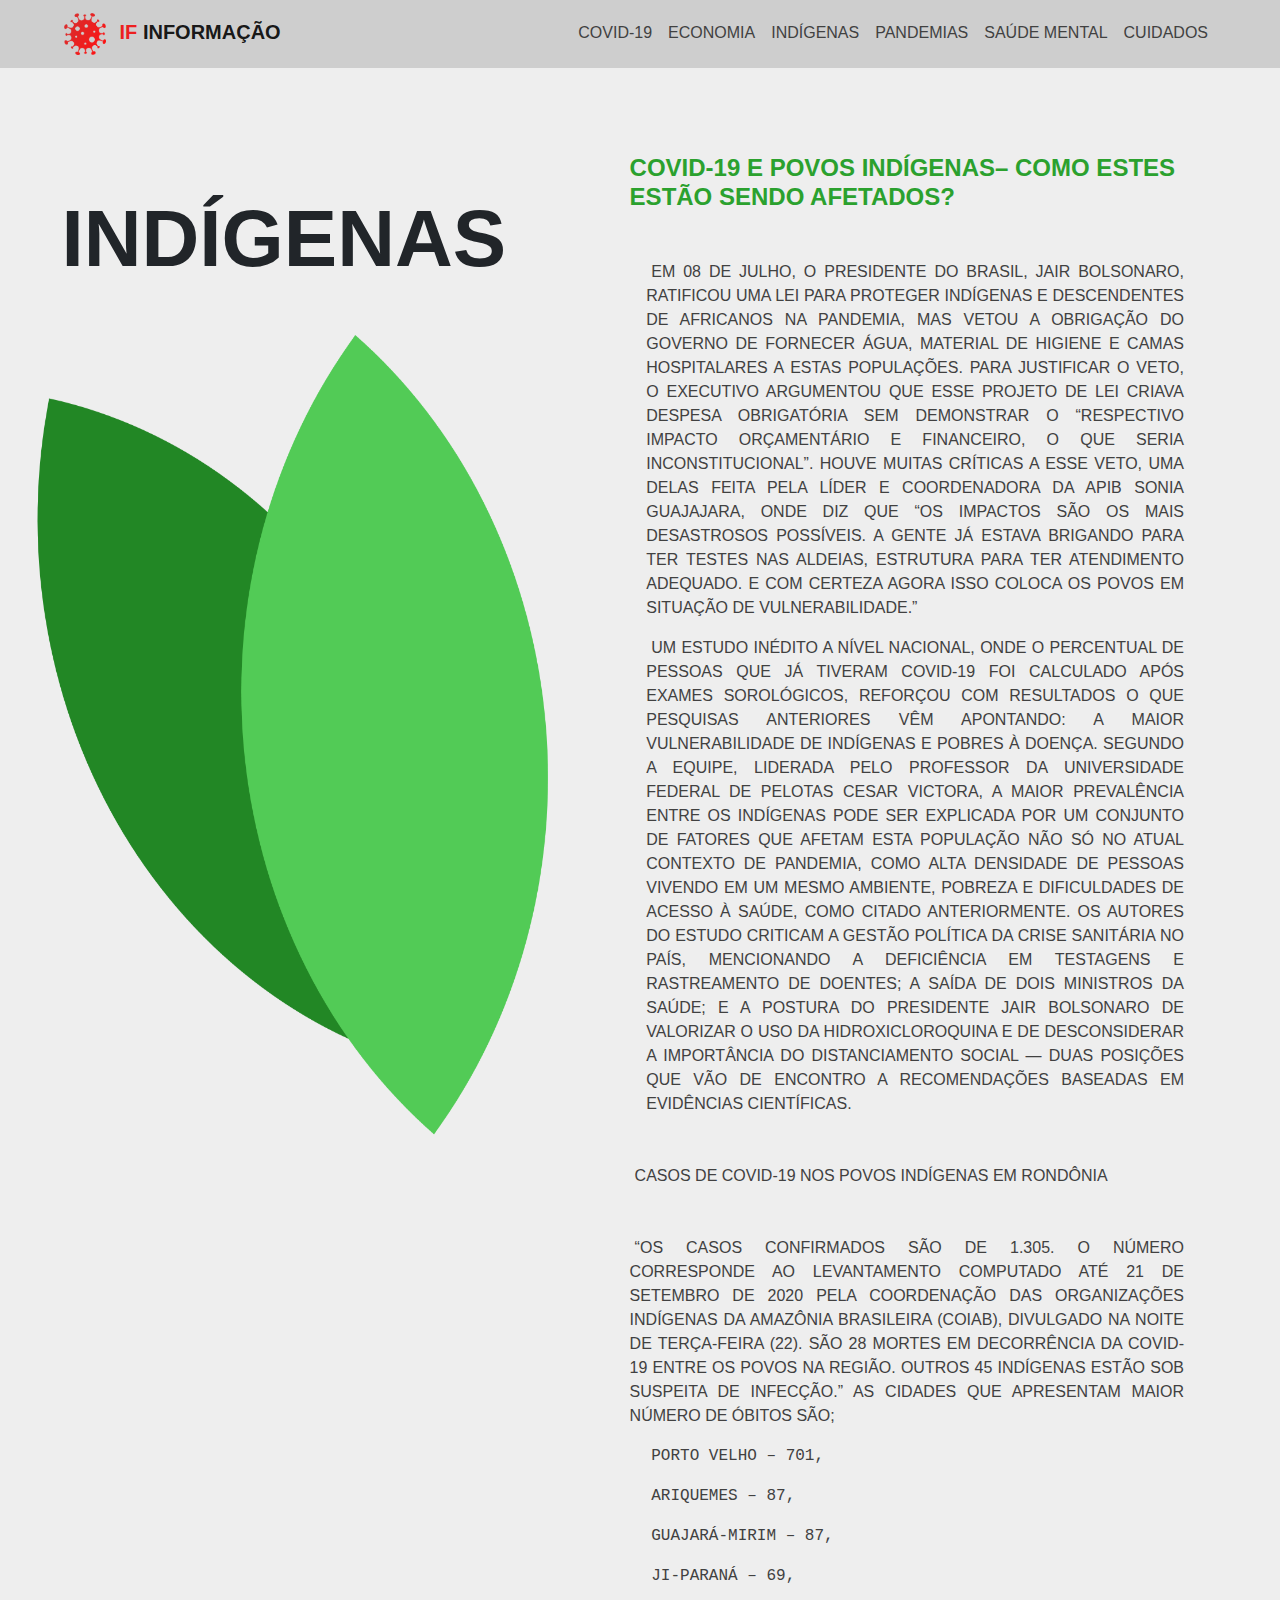
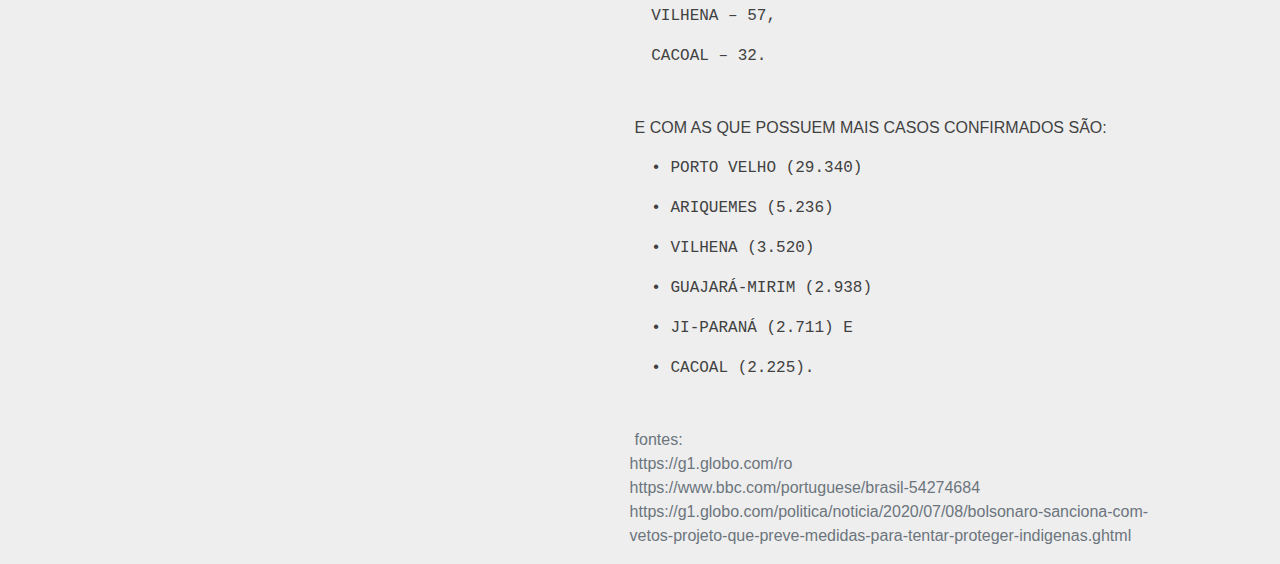
==== indigenas.html @ 6225c4b4 "Update" ====
<!DOCTYPE html>
<html lang="pt-br">
    <head>
        <title>COVID-19</title>
        <meta charset="UTF-8" />
        <meta name="viewport" content="width=device-width, initial-scale=1.0" />
        <link rel="stylesheet" href="css/bootstrap.min.css" />
        <link rel="stylesheet" href="css/style.css" />
        <script src="https://code.jquery.com/jquery-3.5.1.slim.min.js" integrity="sha384-DfXdz2htPH0lsSSs5nCTpuj/zy4C+OGpamoFVy38MVBnE+IbbVYUew+OrCXaRkfj" crossorigin="anonymous"></script>
        <script src="https://cdn.jsdelivr.net/npm/popper.js@1.16.1/dist/umd/popper.min.js" integrity="sha384-9/reFTGAW83EW2RDu2S0VKaIzap3H66lZH81PoYlFhbGU+6BZp6G7niu735Sk7lN" crossorigin="anonymous"></script>
        <script src="js/bootstrap.min.js"></script>
        <script src="https://cdnjs.cloudflare.com/ajax/libs/jquery/3.5.1/jquery.min.js" integrity="sha512-bLT0Qm9VnAYZDflyKcBaQ2gg0hSYNQrJ8RilYldYQ1FxQYoCLtUjuuRuZo+fjqhx/qtq/1itJ0C2ejDxltZVFg==" crossorigin="anonymous"></script>
    </head>
    <body>
        <!-- BARRA DE NAVEGAÇÃO -->
        <nav class="navbar navbar-expand-lg navbar-light" style="background-color: #cecece;">
            <a class="navbar-brand font-weight-bold text-justify ml-5" href="index.html">
                <img src="images/covid-logo.png" width="42" height="42" class="d-inline-block align-center" alt="" loading="lazy" />
                <span class="ml-2" style="color: #ed1f1f;">IF</span> INFORMAÇÃO
            </a>
            <button class="navbar-toggler" type="button" data-toggle="collapse" data-target="#navbarNav" aria-controls="navbarNav" aria-expanded="false" aria-label="Toggle navigation">
                <span class="navbar-toggler-icon"></span>
            </button>
            <div class="collapse navbar-collapse ml-auto mr-5" id="navbarNav">
                <ul class="navbar-nav ml-auto">
                    <li class="nav-item cool-link">
                        <a class="nav-link" style="color: #414141;" href="index.html">COVID-19</a>
                    </li>
                    <li class="nav-item cool-link cool-link-static">
                        <a class="nav-link" style="color: #414141;" href="economia.html">ECONOMIA</a>
                    </li>
                    <li class="nav-item cool-link">
                        <a class="nav-link" style="color: #414141;" href="indigenas.html">INDÍGENAS</a>
                    </li>
                    <li class="nav-item cool-link">
                        <a class="nav-link" style="color: #414141;" href="pandemias.html">PANDEMIAS</a>
                    </li>
                    <li class="nav-item cool-link">
                        <a class="nav-link" style="color: #414141;" href="saudemental.html">SAÚDE MENTAL</a>
                    </li>
                    <li class="nav-item cool-link">
                        <a class="nav-link" style="color: #414141;" href="cuidados.html">CUIDADOS</a>
                    </li>
                </ul>
            </div>
        </nav>
        <!--INDÍGENAS-->
        <div class="corpo float-left mr-5">
            <div class="esq float-left" style="margin-left: 5%; width: 45%; height: 500px; margin-top: 10%;">
                <h2 class="font-weight-bold mb-5" style="font-size: 5em;">INDÍGENAS</h2>
                <img src="images/body/folha.png" style="margin-left: -20%; width: 800px; height: 800px;" alt="" />
            </div>

            <div class="dir float-right mr-5" style="width: 45%; height: auto; margin-top: 7%;">
                <h2 class="font-weight-bold mb-5 text-uppercase" style="font-size: 1.5em; color: #2ba12e;">Covid-19 e povos indígenas– como estes estão sendo afetados?</h2>
                <p class="text-uppercase spacep text-justify">
                    Em 08 de julho, o presidente do Brasil, Jair Bolsonaro, ratificou uma lei para proteger indígenas e descendentes de africanos na pandemia, mas vetou a obrigação do Governo de fornecer água, material de higiene e camas
                    hospitalares a estas populações. Para justificar o veto, o Executivo argumentou que esse projeto de lei criava despesa obrigatória sem demonstrar o “respectivo impacto orçamentário e financeiro, o que seria
                    inconstitucional”. Houve muitas críticas a esse veto, uma delas feita pela líder e coordenadora da Apib Sonia Guajajara, onde diz que “Os impactos são os mais desastrosos possíveis. A gente já estava brigando para ter
                    testes nas aldeias, estrutura para ter atendimento adequado. E com certeza agora isso coloca os povos em situação de vulnerabilidade.”
                </p>
                <p class="text-uppercase spacep text-justify">
                    Um estudo inédito a nível nacional, onde o percentual de pessoas que já tiveram covid-19 foi calculado após exames sorológicos, reforçou com resultados o que pesquisas anteriores vêm apontando: a maior vulnerabilidade de
                    indígenas e pobres à doença. Segundo a equipe, liderada pelo professor da Universidade Federal de Pelotas Cesar Victora, a maior prevalência entre os indígenas pode ser explicada por um conjunto de fatores que afetam
                    esta população não só no atual contexto de pandemia, como alta densidade de pessoas vivendo em um mesmo ambiente, pobreza e dificuldades de acesso à saúde, como citado anteriormente. Os autores do estudo criticam a
                    gestão política da crise sanitária no país, mencionando a deficiência em testagens e rastreamento de doentes; a saída de dois ministros da Saúde; e a postura do presidente Jair Bolsonaro de valorizar o uso da
                    hidroxicloroquina e de desconsiderar a importância do distanciamento social — duas posições que vão de encontro a recomendações baseadas em evidências científicas.
                </p>
                <!---->
                <p class="text-uppercase text-justify mt-5">
                    Casos de Covid-19 nos povos indígenas em Rondônia
                </p>
                <p class="text-uppercase text-justify mt-5">
                    “Os casos confirmados são de 1.305. O número corresponde ao levantamento computado até 21 de setembro de 2020 pela Coordenação das Organizações Indígenas da Amazônia Brasileira (COIAB), divulgado na noite de terça-feira
                    (22). São 28 mortes em decorrência da Covid-19 entre os povos na região. Outros 45 indígenas estão sob suspeita de infecção.” As cidades que apresentam maior número de óbitos são;
                </p>
                <p class="spacep text-uppercase text-monospace text-justify">
                    Porto Velho – 701,
                </p>
                <p class="spacep text-uppercase text-monospace text-justify">
                    Ariquemes – 87,
                </p>
                <p class="spacep text-uppercase text-monospace text-justify">
                    Guajará-Mirim – 87,
                </p>
                <p class="spacep text-uppercase text-monospace text-justify">
                    Ji-Paraná – 69,
                </p>
                <p class="spacep text-uppercase text-monospace text-justify">
                    Vilhena – 57,
                </p>
                <p class="spacep text-uppercase text-monospace text-justify">
                    Cacoal – 32.
                </p>
                <!---->
                <p class="text-uppercase text-justify mt-5">
                    E com as que possuem mais casos confirmados são:
                </p>
                <p class="spacep text-uppercase text-monospace text-justify">
                    • Porto Velho (29.340)
                </p>
                <p class="spacep text-uppercase text-monospace text-justify">
                    • Ariquemes (5.236)
                </p>
                <p class="spacep text-uppercase text-monospace text-justify">
                    • Vilhena (3.520)
                </p>
                <p class="spacep text-uppercase text-monospace text-justify">
                    • Guajará-Mirim (2.938)
                </p>
                <p class="spacep text-uppercase text-monospace text-justify">
                    • Ji-Paraná (2.711) e
                </p>
                <p class="spacep text-uppercase text-monospace text-justify">
                    • Cacoal (2.225).
                </p>
                <!--FONTES-->
                <p class="text-lowercase text-muted font-weight-normal text-break mt-5">
                    FONTES: <br />
                    https://g1.globo.com/ro<br />
                    https://www.bbc.com/portuguese/brasil-54274684<br />
                    https://g1.globo.com/politica/noticia/2020/07/08/bolsonaro-sanciona-com-vetos-projeto-que-preve-medidas-para-tentar-proteger-indigenas.ghtml
                </p>
                <!---->
            </div>
        </div>
    </body>
</html>
---- css/style.css ----
body {
    background-color: #EEEEEE;
}

.cool-link::after {
    content: '';
    display: block;
    width: 0;
    height: 2px;
    background: rgb(255, 6, 6);
    transition: width .3s;
}

.cool-link:hover::after {
    width: 100%;
    transition: width .3s;
}

p{
    text-indent: 5px;
    color: #414141;
  }

.spacep {
    margin-left: 3%;
}
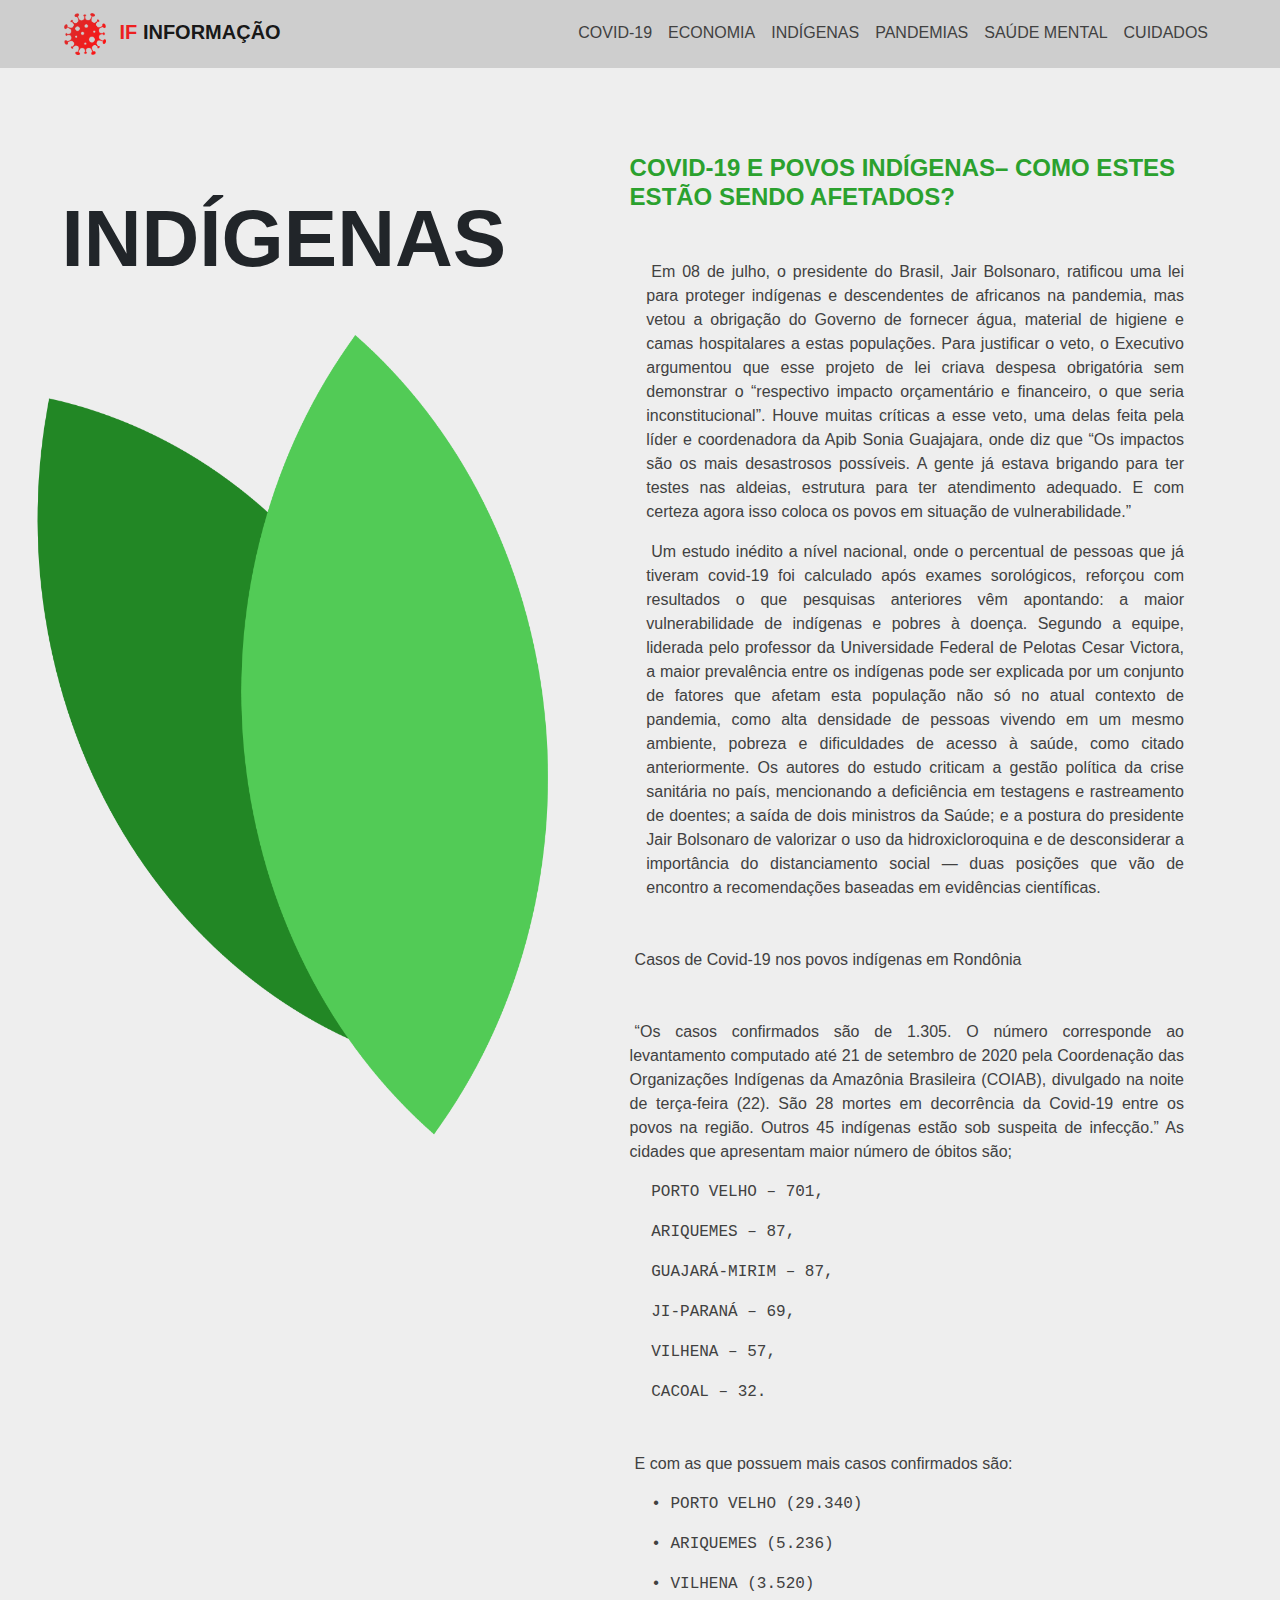
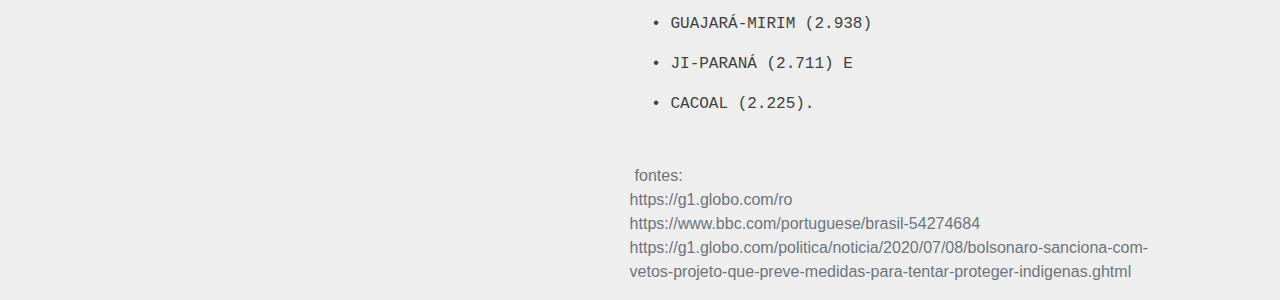
==== commit ede9cc60: "Update indigenas.html" ====
--- a/indigenas.html
+++ b/indigenas.html
@@ -53,13 +53,13 @@
 
             <div class="dir float-right mr-5" style="width: 45%; height: auto; margin-top: 7%;">
                 <h2 class="font-weight-bold mb-5 text-uppercase" style="font-size: 1.5em; color: #2ba12e;">Covid-19 e povos indígenas– como estes estão sendo afetados?</h2>
-                <p class="text-uppercase spacep text-justify">
+                <p class=" spacep text-justify">
                     Em 08 de julho, o presidente do Brasil, Jair Bolsonaro, ratificou uma lei para proteger indígenas e descendentes de africanos na pandemia, mas vetou a obrigação do Governo de fornecer água, material de higiene e camas
                     hospitalares a estas populações. Para justificar o veto, o Executivo argumentou que esse projeto de lei criava despesa obrigatória sem demonstrar o “respectivo impacto orçamentário e financeiro, o que seria
                     inconstitucional”. Houve muitas críticas a esse veto, uma delas feita pela líder e coordenadora da Apib Sonia Guajajara, onde diz que “Os impactos são os mais desastrosos possíveis. A gente já estava brigando para ter
                     testes nas aldeias, estrutura para ter atendimento adequado. E com certeza agora isso coloca os povos em situação de vulnerabilidade.”
                 </p>
-                <p class="text-uppercase spacep text-justify">
+                <p class=" spacep text-justify">
                     Um estudo inédito a nível nacional, onde o percentual de pessoas que já tiveram covid-19 foi calculado após exames sorológicos, reforçou com resultados o que pesquisas anteriores vêm apontando: a maior vulnerabilidade de
                     indígenas e pobres à doença. Segundo a equipe, liderada pelo professor da Universidade Federal de Pelotas Cesar Victora, a maior prevalência entre os indígenas pode ser explicada por um conjunto de fatores que afetam
                     esta população não só no atual contexto de pandemia, como alta densidade de pessoas vivendo em um mesmo ambiente, pobreza e dificuldades de acesso à saúde, como citado anteriormente. Os autores do estudo criticam a
@@ -67,10 +67,10 @@
                     hidroxicloroquina e de desconsiderar a importância do distanciamento social — duas posições que vão de encontro a recomendações baseadas em evidências científicas.
                 </p>
                 <!---->
-                <p class="text-uppercase text-justify mt-5">
+                <p class="text-justify mt-5">
                     Casos de Covid-19 nos povos indígenas em Rondônia
                 </p>
-                <p class="text-uppercase text-justify mt-5">
+                <p class=" text-justify mt-5">
                     “Os casos confirmados são de 1.305. O número corresponde ao levantamento computado até 21 de setembro de 2020 pela Coordenação das Organizações Indígenas da Amazônia Brasileira (COIAB), divulgado na noite de terça-feira
                     (22). São 28 mortes em decorrência da Covid-19 entre os povos na região. Outros 45 indígenas estão sob suspeita de infecção.” As cidades que apresentam maior número de óbitos são;
                 </p>
@@ -93,7 +93,7 @@
                     Cacoal – 32.
                 </p>
                 <!---->
-                <p class="text-uppercase text-justify mt-5">
+                <p class=" text-justify mt-5">
                     E com as que possuem mais casos confirmados são:
                 </p>
                 <p class="spacep text-uppercase text-monospace text-justify">
